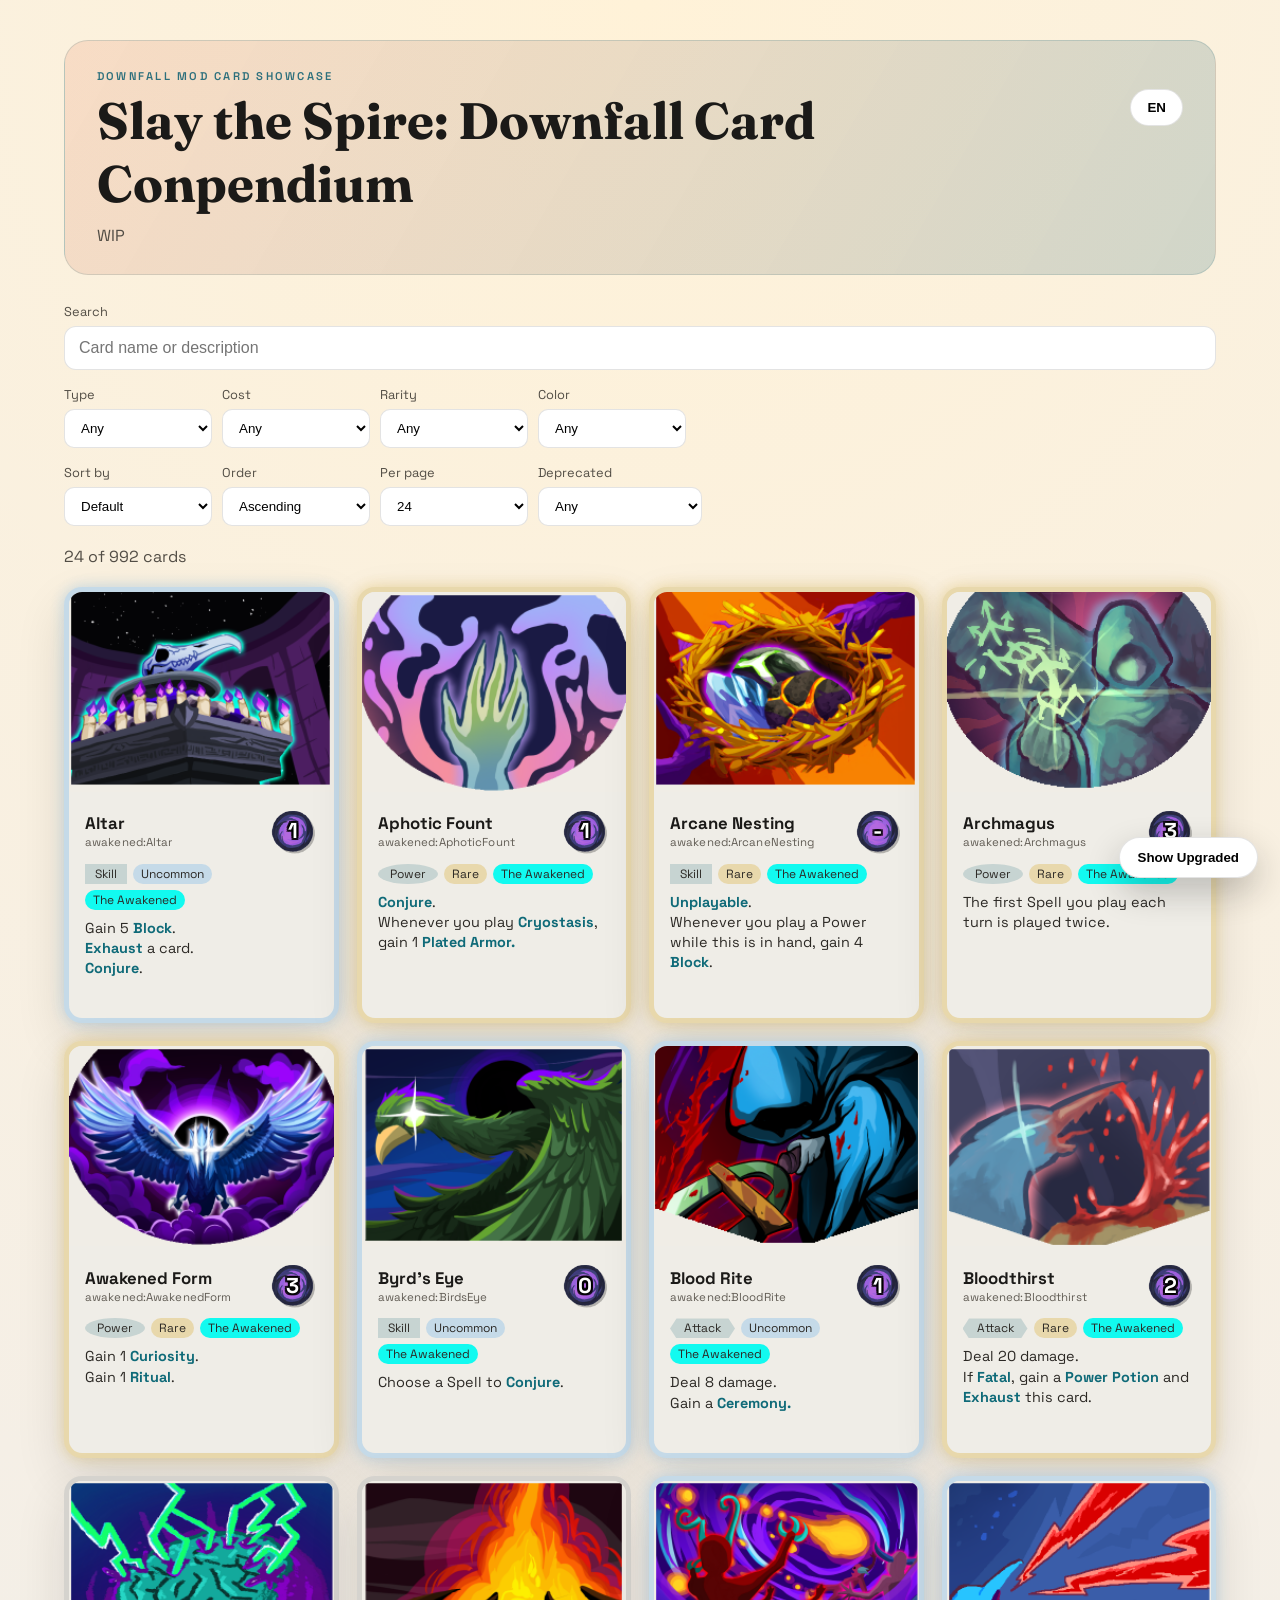
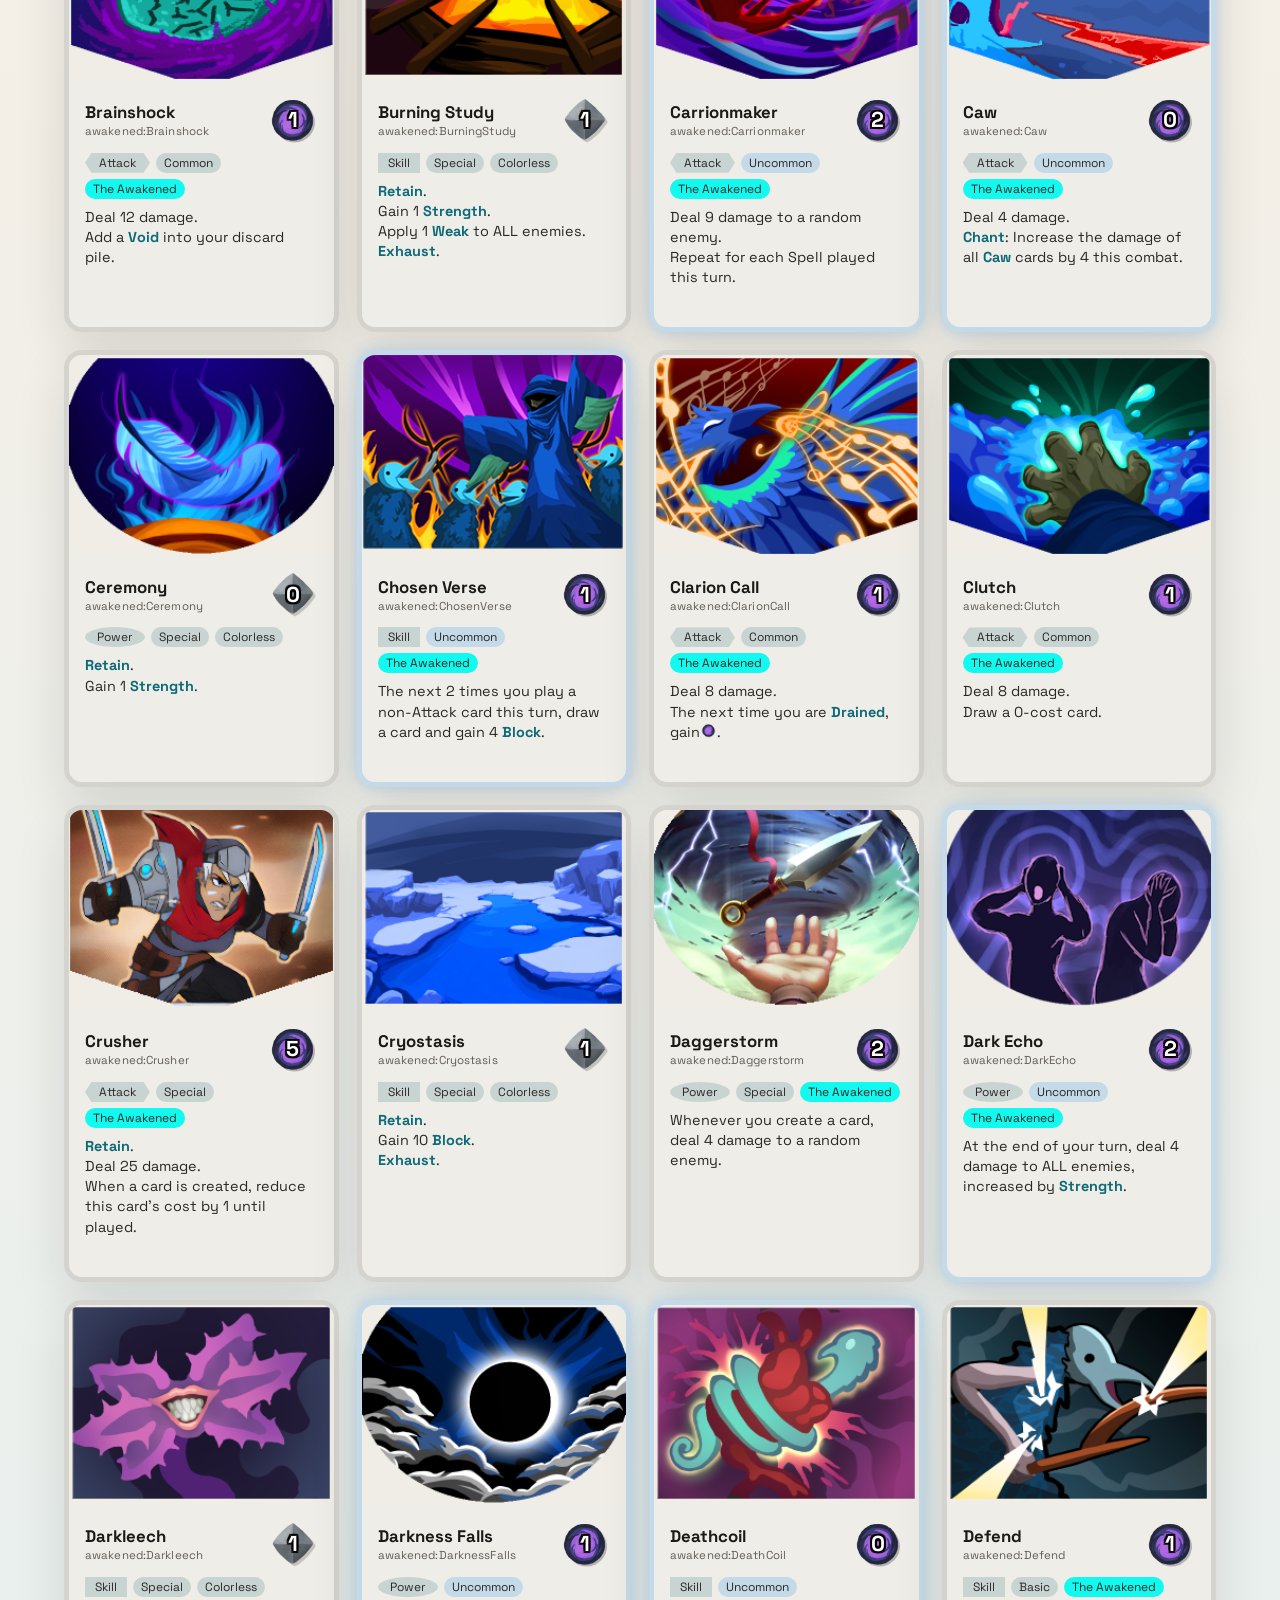
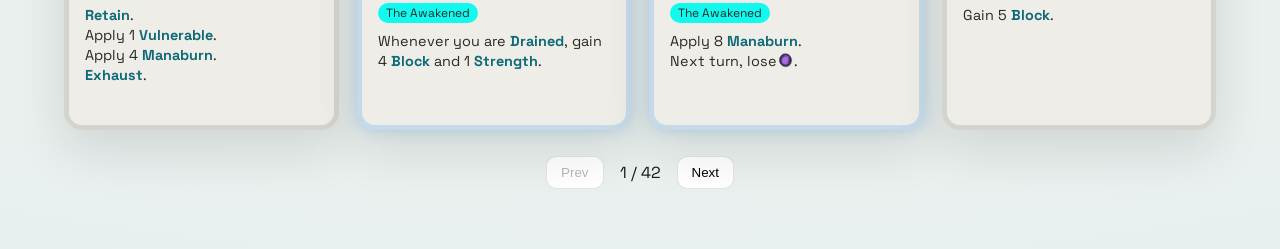
==== index.html @ fd613ec2 "Initial import" ====
<!doctype html>
<html lang="en">
  <head>
    <meta charset="utf-8" />
    <meta name="viewport" content="width=device-width, initial-scale=1" />
    <title>Downfall Card Conpendium</title>
    <link rel="preconnect" href="https://fonts.googleapis.com" />
    <link rel="preconnect" href="https://fonts.gstatic.com" crossorigin />
    <link
      href="https://fonts.googleapis.com/css2?family=Fraunces:opsz,wght@9..144,600;9..144,700&family=Space+Grotesk:wght@400;500;600&display=swap"
      rel="stylesheet"
    />
    <link rel="stylesheet" href="styles.css" />
  </head>
  <body>
    <div class="page">
      <header class="hero">
        <div class="hero-main">
          <p class="eyebrow" data-i18n="eyebrow">Downfall Mod Card Showcase</p>
          <div class="hero-title-row">
            <h1 data-i18n="title">Downfall Card Conpendium</h1>
            <div class="hero-actions">
              <button class="toggle" id="langToggle" type="button">EN</button>
            </div>
          </div>
          <p class="subtitle" data-i18n="subtitle">
            Browse every card, filter by stats, and switch between base and upgraded text.
          </p>
        </div>
      </header>

      <section class="controls">
        <label class="search">
          <span data-i18n="searchLabel">Search</span>
          <input id="searchInput" type="search" placeholder="Card name or description" />
        </label>

        <div class="selects">
          <label>
            <span data-i18n="typeLabel">Type</span>
            <select id="typeFilter"></select>
          </label>
          <label>
            <span data-i18n="costLabel">Cost</span>
            <select id="costFilter"></select>
          </label>
          <label>
            <span data-i18n="rarityLabel">Rarity</span>
            <select id="rarityFilter"></select>
          </label>
          <label>
            <span data-i18n="colorLabel">Color</span>
            <select id="colorFilter"></select>
          </label>
        </div>

        <div class="sort-row">
          <label>
            <span data-i18n="sortByLabel">Sort by</span>
            <select id="sortBy"></select>
          </label>
          <label>
            <span data-i18n="sortDirLabel">Order</span>
            <select id="sortDir"></select>
          </label>
          <label>
            <span data-i18n="pageSizeLabel">Per page</span>
            <select id="pageSize"></select>
          </label>
          <label>
            <span data-i18n="deprecatedLabel">Deprecated</span>
            <select id="deprecatedFilter"></select>
          </label>
        </div>
      </section>

      <section class="summary" id="summary"></section>

      <section class="grid" id="cardGrid"></section>

      <footer class="pager">
        <button id="prevPage" type="button">Prev</button>
        <div id="pageInfo"></div>
        <button id="nextPage" type="button">Next</button>
      </footer>
    </div>

    <button class="toggle floating-toggle" id="upgradeToggle" type="button" data-i18n="toggleUpgrade">Show Upgraded</button>

    <script src="app.js"></script>
  </body>
</html>
---- styles.css ----
:root {
  color-scheme: light;
  --ink: #1b1a18;
  --muted: #524d45;
  --cream: #f6f1e8;
  --accent: #e9724c;
  --accent-strong: #bf4f2d;
  --teal: #2c6f7c;
  --bg: radial-gradient(circle at top, #fff2d8 0%, #f5efe6 45%, #e8f0ef 100%);
  --card-bg: #ffffff;
  --border: rgba(27, 26, 24, 0.12);
  --shadow: 0 20px 50px rgba(27, 26, 24, 0.12);
}

* {
  box-sizing: border-box;
}

body {
  margin: 0;
  font-family: "Space Grotesk", "Segoe UI", sans-serif;
  color: var(--ink);
  background: var(--bg);
}

.page {
  max-width: 1200px;
  margin: 0 auto;
  padding: 40px 24px 60px;
}

.hero {
  display: flex;
  flex-wrap: wrap;
  gap: 24px;
  align-items: flex-start;
  justify-content: flex-start;
  background: linear-gradient(120deg, rgba(233, 114, 76, 0.16), rgba(44, 111, 124, 0.2));
  border-radius: 24px;
  padding: 28px 32px;
  border: 1px solid rgba(44, 111, 124, 0.18);
  animation: heroGlow 0.8s ease-out;
}

.hero-main {
  width: 100%;
  min-width: 0;
}

.hero-title-row {
  display: grid;
  grid-template-columns: minmax(0, 1fr) auto;
  align-items: start;
  column-gap: 12px;
}

.hero h1 {
  font-family: "Fraunces", "Times New Roman", serif;
  font-size: clamp(2.2rem, 4vw, 3.4rem);
  margin: 6px 0 10px;
}

.eyebrow {
  text-transform: uppercase;
  letter-spacing: 0.2em;
  font-size: 0.7rem;
  margin: 0;
  color: var(--teal);
  font-weight: 600;
}

.subtitle {
  margin: 0;
  color: var(--muted);
  max-width: 520px;
}

.hero-actions {
  display: flex;
  justify-content: flex-end;
  gap: 12px;
}

.hero-title-row .hero-actions {
  margin-top: 6px;
}

.toggle {
  padding: 10px 16px;
  border-radius: 999px;
  border: 1px solid var(--border);
  background: var(--card-bg);
  cursor: pointer;
  font-weight: 600;
  transition: transform 0.2s ease, box-shadow 0.2s ease;
}

.toggle.active {
  background: var(--accent);
  color: #fff;
  border-color: transparent;
  box-shadow: 0 12px 24px rgba(233, 114, 76, 0.35);
}

.floating-toggle {
  position: fixed;
  right: 22px;
  bottom: 22px;
  z-index: 1000;
  padding: 12px 18px;
  box-shadow: 0 14px 34px rgba(27, 26, 24, 0.24);
}

.controls {
  margin-top: 28px;
  display: grid;
  gap: 16px;
}

.search {
  display: flex;
  flex-direction: column;
  gap: 6px;
}

.search input {
  padding: 12px 14px;
  border-radius: 12px;
  border: 1px solid var(--border);
  background: var(--card-bg);
  font-size: 1rem;
}

.selects {
  display: flex;
  flex-wrap: wrap;
  justify-content: flex-start;
  align-items: flex-end;
  column-gap: 10px;
  row-gap: 10px;
}

.sort-row {
  display: flex;
  flex-wrap: wrap;
  justify-content: flex-start;
  align-items: flex-end;
  column-gap: 10px;
  row-gap: 10px;
}

.selects label,
.sort-row label {
  display: flex;
  flex-direction: column;
  min-width: 148px;
  width: max-content;
  text-align: left;
}

label span {
  font-size: 0.8rem;
  color: var(--muted);
}

select {
  margin-top: 6px;
  padding: 10px 12px;
  border-radius: 10px;
  border: 1px solid var(--border);
  background: var(--card-bg);
  text-align: left;
  min-width: 148px;
}

.summary {
  margin-top: 20px;
  color: var(--muted);
}

.grid {
  margin-top: 20px;
  display: grid;
  grid-template-columns: repeat(auto-fill, minmax(230px, 1fr));
  gap: 18px;
}

.card {
  --rarity-frame: var(--border);
  --rarity-glow: transparent;
  background: #efede7;
  border-radius: 18px;
  border: 5px solid var(--rarity-frame);
  box-shadow: var(--shadow), 0 0 14px 1px var(--rarity-glow);
  overflow: hidden;
  display: flex;
  flex-direction: column;
  min-height: 320px;
  position: relative;
  animation: riseIn 0.45s ease both;
}

.card.card-deprecated::after {
  content: "";
  position: absolute;
  inset: 0;
  background: rgba(120, 120, 120, 0.46);
  pointer-events: none;
  z-index: 8;
}

.card.no-enter {
  animation: none;
}

.card > img {
  width: 100%;
  height: 200px;
  object-fit: cover;
  background: #f0ede6;
}

.placeholder {
  height: 200px;
  background: repeating-linear-gradient(
    -45deg,
    rgba(44, 111, 124, 0.08),
    rgba(44, 111, 124, 0.08) 12px,
    rgba(233, 114, 76, 0.1) 12px,
    rgba(233, 114, 76, 0.1) 24px
  );
}

.card-body {
  padding: 14px 16px 18px;
  display: grid;
  gap: 8px;
  position: relative;
  padding-bottom: 40px;
}

.card-flag-not-in-pool {
  position: absolute;
  right: 12px;
  bottom: 10px;
  display: inline-flex;
  align-items: center;
  border: 1px solid rgba(27, 26, 24, 0.18);
  background: rgba(27, 26, 24, 0.06);
  color: #3a3732;
  border-radius: 999px;
  padding: 3px 9px;
  font-size: 0.68rem;
  line-height: 1;
  letter-spacing: 0.02em;
}

.card-title {
  display: flex;
  justify-content: space-between;
  align-items: center;
  gap: 10px;
}

.card-title-main {
  min-width: 0;
  display: grid;
  gap: 2px;
}

.card-title h3 {
  margin: 0;
  font-size: 1.05rem;
}

.card-id {
  font-size: 0.72rem;
  color: var(--muted);
  opacity: 0.9;
  letter-spacing: 0.01em;
  line-height: 1.2;
  word-break: break-all;
}

.card-cost {
  position: relative;
  width: 50px;
  height: 50px;
  flex: 0 0 50px;
  display: inline-flex;
  align-items: center;
  justify-content: center;
}

.card-cost-icon,
.card-cost-fallback-orb {
  width: 100%;
  height: 100%;
  object-fit: contain;
}

.card-cost-fallback-orb {
  border-radius: 999px;
  background: radial-gradient(circle at 35% 30%, #f7f2e6 0%, #d6c7a7 55%, #9b845f 100%);
  border: 1px solid rgba(27, 26, 24, 0.22);
}

.card-cost-value {
  position: absolute;
  inset: 0;
  display: flex;
  align-items: center;
  justify-content: center;
  font-weight: 800;
  font-size: 1.35rem;
  line-height: 1;
  color: #fff;
  text-shadow:
    -2px -2px 0 rgba(0, 0, 0, 0.82),
    2px -2px 0 rgba(0, 0, 0, 0.82),
    -2px 2px 0 rgba(0, 0, 0, 0.82),
    2px 2px 0 rgba(0, 0, 0, 0.82),
    0 -2px 0 rgba(0, 0, 0, 0.82),
    0 2px 0 rgba(0, 0, 0, 0.82),
    -2px 0 0 rgba(0, 0, 0, 0.82),
    2px 0 0 rgba(0, 0, 0, 0.82),
    0 0 3px rgba(0, 0, 0, 0.5);
}

.card-cost-value.upgraded {
  color: #9bf67a;
}

.card-meta {
  display: flex;
  flex-wrap: wrap;
  gap: 6px;
  font-size: 0.75rem;
  color: var(--muted);
}

.tag {
  --pill-bg: rgba(44, 111, 124, 0.2);
  --pill-fg: #2b2824;
  display: inline-flex;
  align-items: center;
  justify-content: center;
  line-height: 1;
  background: var(--pill-bg);
  color: var(--pill-fg);
  padding: 4px 8px;
  border-radius: 999px;
  border: 0;
}

.tag-type-attack {
  padding: 4px 14px;
  border-radius: 0;
  background: var(--pill-bg);
  clip-path: polygon(10% 0%, 90% 0%, 100% 50%, 90% 100%, 10% 100%, 0% 50%);
}

.tag-type-attack .tag-label {
  display: inline;
  padding: 0;
  transform: none;
}

.tag-type-skill {
  border-radius: 0px;
  padding: 4px 10px;
}

.tag-type-power {
  border-radius: 50%;
  padding: 4px 12px;
}

.tag-rarity-uncommon {
  background: rgba(108, 176, 232, 0.32);
}

.tag-rarity-rare {
  background: rgba(220, 178, 67, 0.36);
}

.card-desc {
  font-size: 0.9rem;
  line-height: 1.4;
  color: #2b2824;
}

html[lang^="zh"] .card-desc {
  font-family: "Noto Sans SC", "Source Han Sans SC", "Microsoft YaHei", "PingFang SC", "Hiragino Sans GB", "WenQuanYi Micro Hei", sans-serif;
}

.num-up {
  color: #1e8f3e;
  font-weight: 700;
}

.kw,
.card-ref,
.card-name-ref {
  color: #0f6a78;
  font-weight: 700;
  cursor: inherit;
}

/* When keyword highlight is inside explicit inline color syntax,
   preserve the inline color (e.g. #e087a4) and keep emphasis as bold only. */
.inline-color.kw {
  font-weight: 700;
}

/* If a keyword/card ref is nested inside explicit inline color markup,
   inherit parent color so terms like Dexterity remain purple in Afterlife text. */
.inline-color .kw,
.inline-color .card-ref,
.inline-color .card-name-ref {
  color: inherit !important;
}

.energy-token {
  display: inline-flex;
  width: 1.05em;
  height: 1.05em;
  vertical-align: -0.12em;
  margin: 0 0.08em;
}

.energy-token img {
  width: 100%;
  height: 100%;
  object-fit: contain;
}

.kw-tooltip {
  position: absolute;
  z-index: 9999;
  max-width: 320px;
  display: none;
  gap: 6px;
  padding: 10px 12px;
  border-radius: 12px;
  border: 1px solid rgba(44, 111, 124, 0.25);
  background: #fffdf8;
  color: #1f1b16;
  box-shadow: 0 14px 34px rgba(27, 26, 24, 0.2);
}

.kw-tooltip.show {
  display: grid;
}

.kw-tip-name {
  font-weight: 700;
  margin-bottom: 4px;
}

.kw-tip-desc {
  font-size: 0.82rem;
  line-height: 1.35;
  color: #3e3832;
}

.kw-mark-yellow {
  color: #9b6d00;
  font-weight: 700;
}

.kw-mark-blue {
  color: #1f5db5;
  font-weight: 700;
}

.kw-mark-red {
  color: #b43a2f;
  font-weight: 700;
}

.card-mini-preview {
  --preview-base-width: 240px;
  --preview-base-height: 320px;
  --preview-seq-scale: 0.8;
  --preview-gap: 6px;
  position: absolute;
  z-index: 9998;
  width: auto;
  height: auto;
  display: none;
  pointer-events: none;
}

.card-mini-preview.show {
  display: flex;
  gap: var(--preview-gap);
}

.card-mini-preview.refs-panel {
  max-width: min(78vw, 760px);
  display: grid;
  grid-template-columns: repeat(3, var(--preview-base-width));
  grid-auto-flow: row;
  gap: var(--preview-gap);
  overflow: visible;
  transform: scale(var(--preview-seq-scale));
  transform-origin: top left;
}

.card-mini-preview.refs-panel.preview-left {
  direction: rtl;
}

.card-mini-preview.refs-panel.preview-left .card.mini-cloned-card {
  direction: ltr;
}

.card-mini-preview .card.mini-cloned-card {
  width: var(--preview-base-width);
  min-height: var(--preview-base-height);
  transform: none;
  flex: 0 0 var(--preview-base-width);
  margin: 0;
  box-shadow: 0 5px 8px rgba(27, 26, 24, 0.1);
}

.card-mini-preview .card.mini-cloned-card .card-body {
  gap: 6px;
  padding: 12px 12px 14px;
}

.card-mini-preview .card.mini-cloned-card .card-title h3 {
  font-size: 0.95rem;
}

.card-mini-preview .card.mini-cloned-card .card-desc {
  font-size: 0.82rem;
}

.pager {
  margin-top: 26px;
  display: flex;
  justify-content: center;
  align-items: center;
  gap: 16px;
}

.pager button {
  padding: 8px 14px;
  border-radius: 10px;
  border: 1px solid var(--border);
  background: var(--card-bg);
  cursor: pointer;
}

@keyframes riseIn {
  from {
    opacity: 0;
    transform: translateY(16px);
  }
  to {
    opacity: 1;
    transform: translateY(0);
  }
}

@keyframes heroGlow {
  from {
    opacity: 0;
    transform: translateY(-10px);
  }
  to {
    opacity: 1;
    transform: translateY(0);
  }
}

@media (prefers-reduced-motion: reduce) {
  .hero,
  .card {
    animation: none;
  }
}

@media (max-width: 700px) {
  .hero {
    padding: 20px;
  }

  .hero-actions {
    width: 100%;
    justify-content: flex-start;
  }

  .card > img {
    height: 160px;
  }

  .floating-toggle {
    right: 14px;
    bottom: 14px;
    padding: 10px 14px;
  }
}
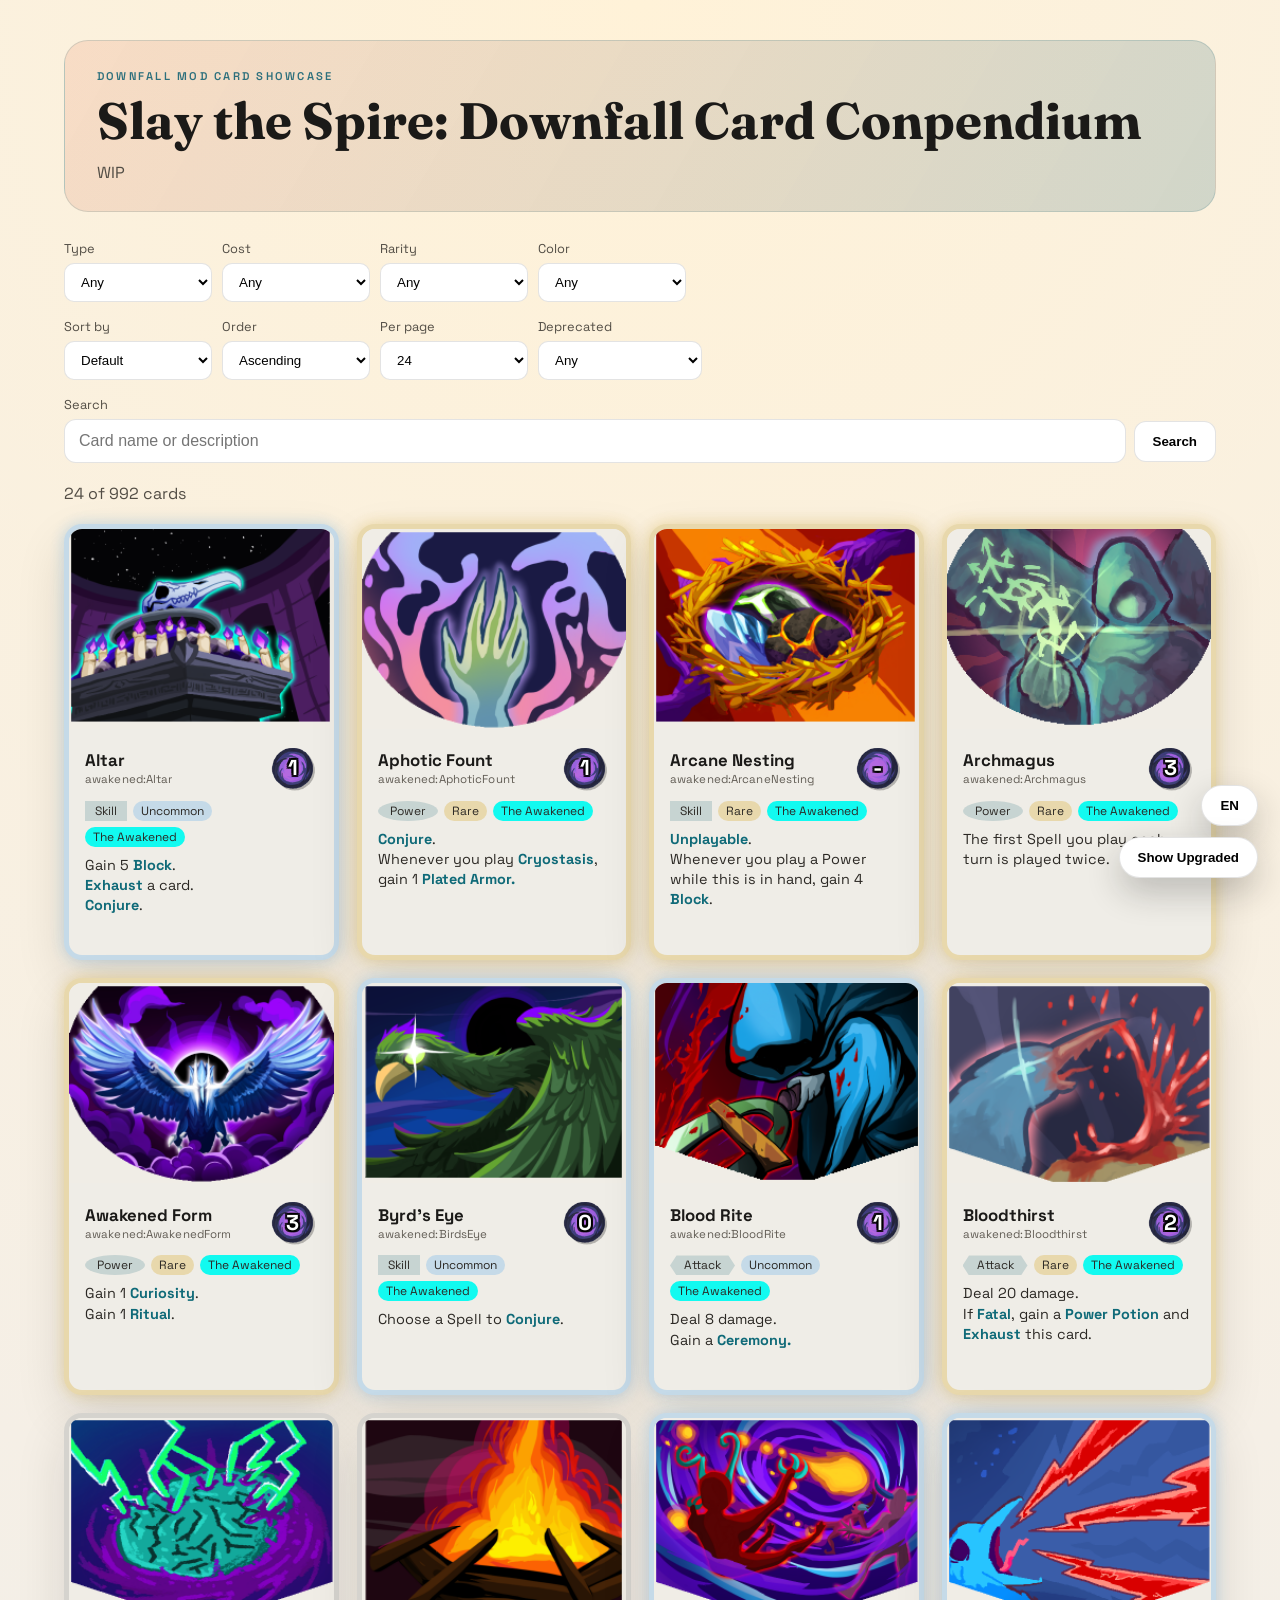
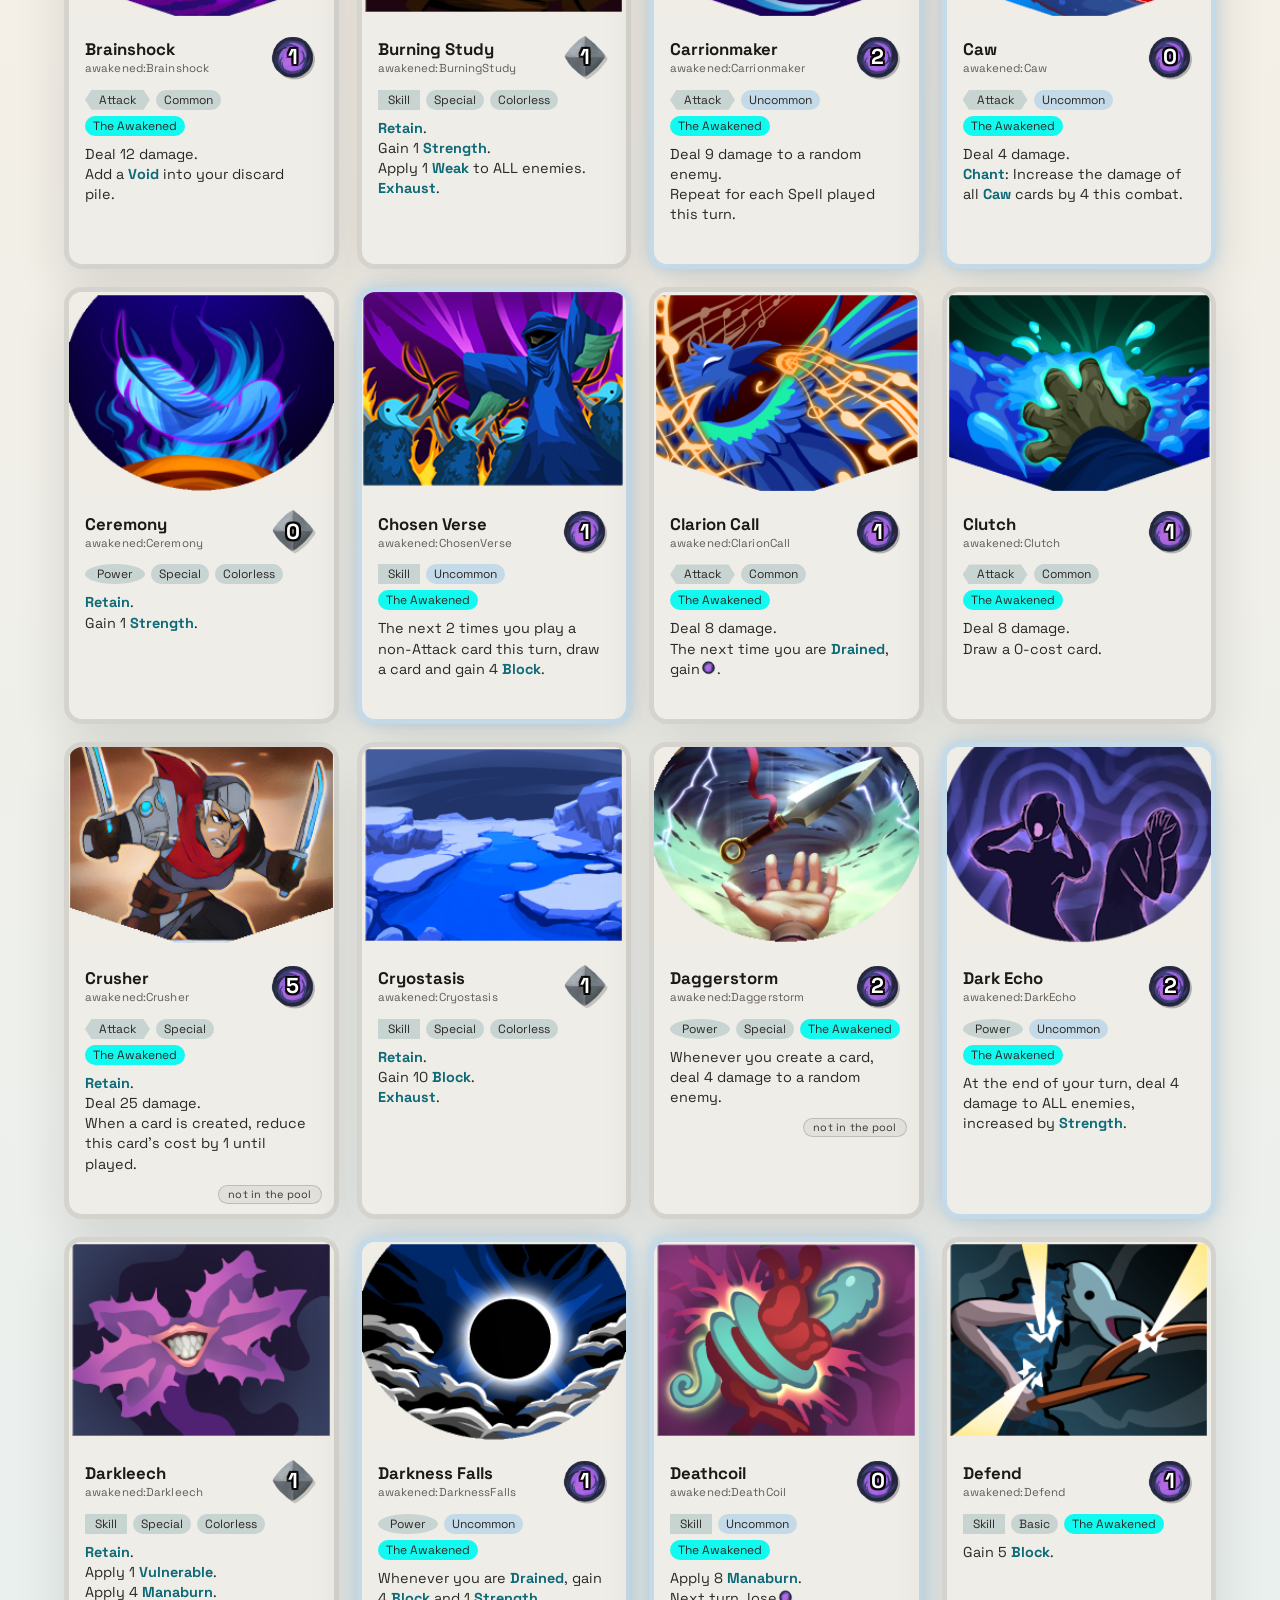
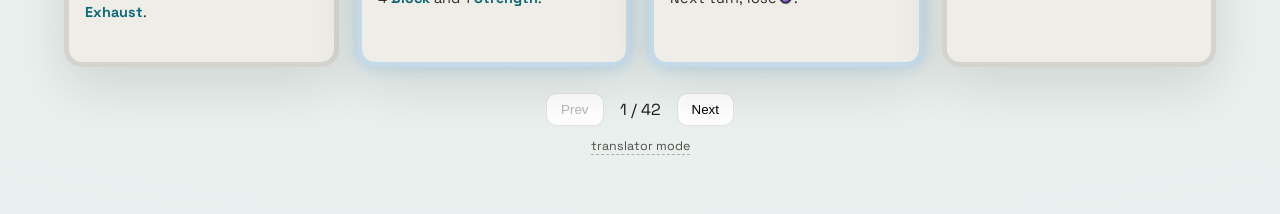
==== commit ebb8f944: "translator mode update" ====
--- a/index.html
+++ b/index.html
@@ -19,9 +19,6 @@
           <p class="eyebrow" data-i18n="eyebrow">Downfall Mod Card Showcase</p>
           <div class="hero-title-row">
             <h1 data-i18n="title">Downfall Card Conpendium</h1>
-            <div class="hero-actions">
-              <button class="toggle" id="langToggle" type="button">EN</button>
-            </div>
           </div>
           <p class="subtitle" data-i18n="subtitle">
             Browse every card, filter by stats, and switch between base and upgraded text.
@@ -30,11 +27,6 @@
       </header>
 
       <section class="controls">
-        <label class="search">
-          <span data-i18n="searchLabel">Search</span>
-          <input id="searchInput" type="search" placeholder="Card name or description" />
-        </label>
-
         <div class="selects">
           <label>
             <span data-i18n="typeLabel">Type</span>
@@ -72,6 +64,23 @@
             <select id="deprecatedFilter"></select>
           </label>
         </div>
+
+        <div class="search-block">
+          <label class="search">
+            <span data-i18n="searchLabel">Search</span>
+            <div class="search-input-row">
+              <div class="search-input-wrap">
+                <input id="searchInput" type="search" placeholder="Card name or description" />
+                <button class="search-clear-inline" id="clearSearchInlineBtn" type="button" aria-label="Clear search" title="Clear search">
+                  <svg class="icon-close" viewBox="0 0 16 16" aria-hidden="true" focusable="false">
+                    <path d="M4 4L12 12M12 4L4 12" />
+                  </svg>
+                </button>
+              </div>
+              <button class="search-btn" id="searchBtn" type="button" data-i18n="searchBtn">Search</button>
+            </div>
+          </label>
+        </div>
       </section>
 
       <section class="summary" id="summary"></section>
@@ -83,8 +92,13 @@
         <div id="pageInfo"></div>
         <button id="nextPage" type="button">Next</button>
       </footer>
+
+      <div class="translator-entry">
+        <a id="translatorModeEntry" href="?translator_mode=1">translator mode</a>
+      </div>
     </div>
 
+    <button class="toggle floating-toggle" id="langToggle" type="button">EN</button>
     <button class="toggle floating-toggle" id="upgradeToggle" type="button" data-i18n="toggleUpgrade">Show Upgraded</button>
 
     <script src="app.js"></script>
--- a/styles.css
+++ b/styles.css
@@ -105,10 +105,24 @@
 .floating-toggle {
   position: fixed;
   right: 22px;
-  bottom: 22px;
   z-index: 1000;
   padding: 12px 18px;
   box-shadow: 0 14px 34px rgba(27, 26, 24, 0.24);
+}
+
+#upgradeToggle.floating-toggle {
+  bottom: 22px;
+}
+
+#langToggle.floating-toggle {
+  bottom: 74px;
+}
+
+.toggle.translator-mode-pill {
+  cursor: default;
+  pointer-events: none;
+  opacity: 0.9;
+  text-transform: none;
 }
 
 .controls {
@@ -123,12 +137,88 @@
   gap: 6px;
 }
 
-.search input {
+.search-input-row {
+  display: flex;
+  gap: 8px;
+  align-items: center;
+}
+
+.search-input-wrap {
+  position: relative;
+  flex: 1;
+}
+
+.search-input-row input {
+  width: 100%;
   padding: 12px 14px;
+  padding-right: 34px;
   border-radius: 12px;
   border: 1px solid var(--border);
   background: var(--card-bg);
   font-size: 1rem;
+}
+
+/* Hide native search clear UI so only custom clear button is shown. */
+.search-input-row input[type="search"]::-webkit-search-cancel-button,
+.search-input-row input[type="search"]::-webkit-search-decoration,
+.search-input-row input[type="search"]::-webkit-search-results-button,
+.search-input-row input[type="search"]::-webkit-search-results-decoration {
+  -webkit-appearance: none;
+  appearance: none;
+  display: none;
+}
+
+.search-clear-inline {
+  position: absolute;
+  right: 10px;
+  top: 50%;
+  transform: translateY(-50%);
+  width: 18px;
+  height: 18px;
+  border: none;
+  border-radius: 999px;
+  background: transparent;
+  color: var(--muted);
+  font-size: 12px;
+  line-height: 18px;
+  text-align: center;
+  cursor: pointer;
+  padding: 0;
+  display: none;
+}
+
+.search-clear-inline.visible {
+  display: inline-block;
+}
+
+.search-clear-inline:hover {
+  background: rgba(0, 0, 0, 0.08);
+  color: var(--fg);
+}
+
+.search-clear-inline .icon-close {
+  width: 12px;
+  height: 12px;
+  stroke: currentColor;
+  stroke-width: 2;
+  fill: none;
+}
+
+.search-btn {
+  padding: 12px 18px;
+  border-radius: 12px;
+  border: 1px solid var(--border);
+  background: var(--card-bg);
+  cursor: pointer;
+  font-weight: 600;
+  white-space: nowrap;
+  transition: background 0.15s ease;
+}
+
+.search-btn:hover {
+  background: var(--accent);
+  color: #fff;
+  border-color: transparent;
 }
 
 .selects {
@@ -554,6 +644,23 @@
   cursor: pointer;
 }
 
+.translator-entry {
+  margin-top: 12px;
+  text-align: center;
+  font-size: 0.78rem;
+}
+
+.translator-entry a {
+  color: var(--muted);
+  text-decoration: none;
+  border-bottom: 1px dashed rgba(27, 26, 24, 0.3);
+}
+
+.translator-entry a:hover {
+  color: var(--fg);
+  border-bottom-color: rgba(27, 26, 24, 0.7);
+}
+
 @keyframes riseIn {
   from {
     opacity: 0;
@@ -599,7 +706,14 @@
 
   .floating-toggle {
     right: 14px;
+    padding: 10px 14px;
+  }
+
+  #upgradeToggle.floating-toggle {
     bottom: 14px;
-    padding: 10px 14px;
-  }
-}
+  }
+
+  #langToggle.floating-toggle {
+    bottom: 62px;
+  }
+}
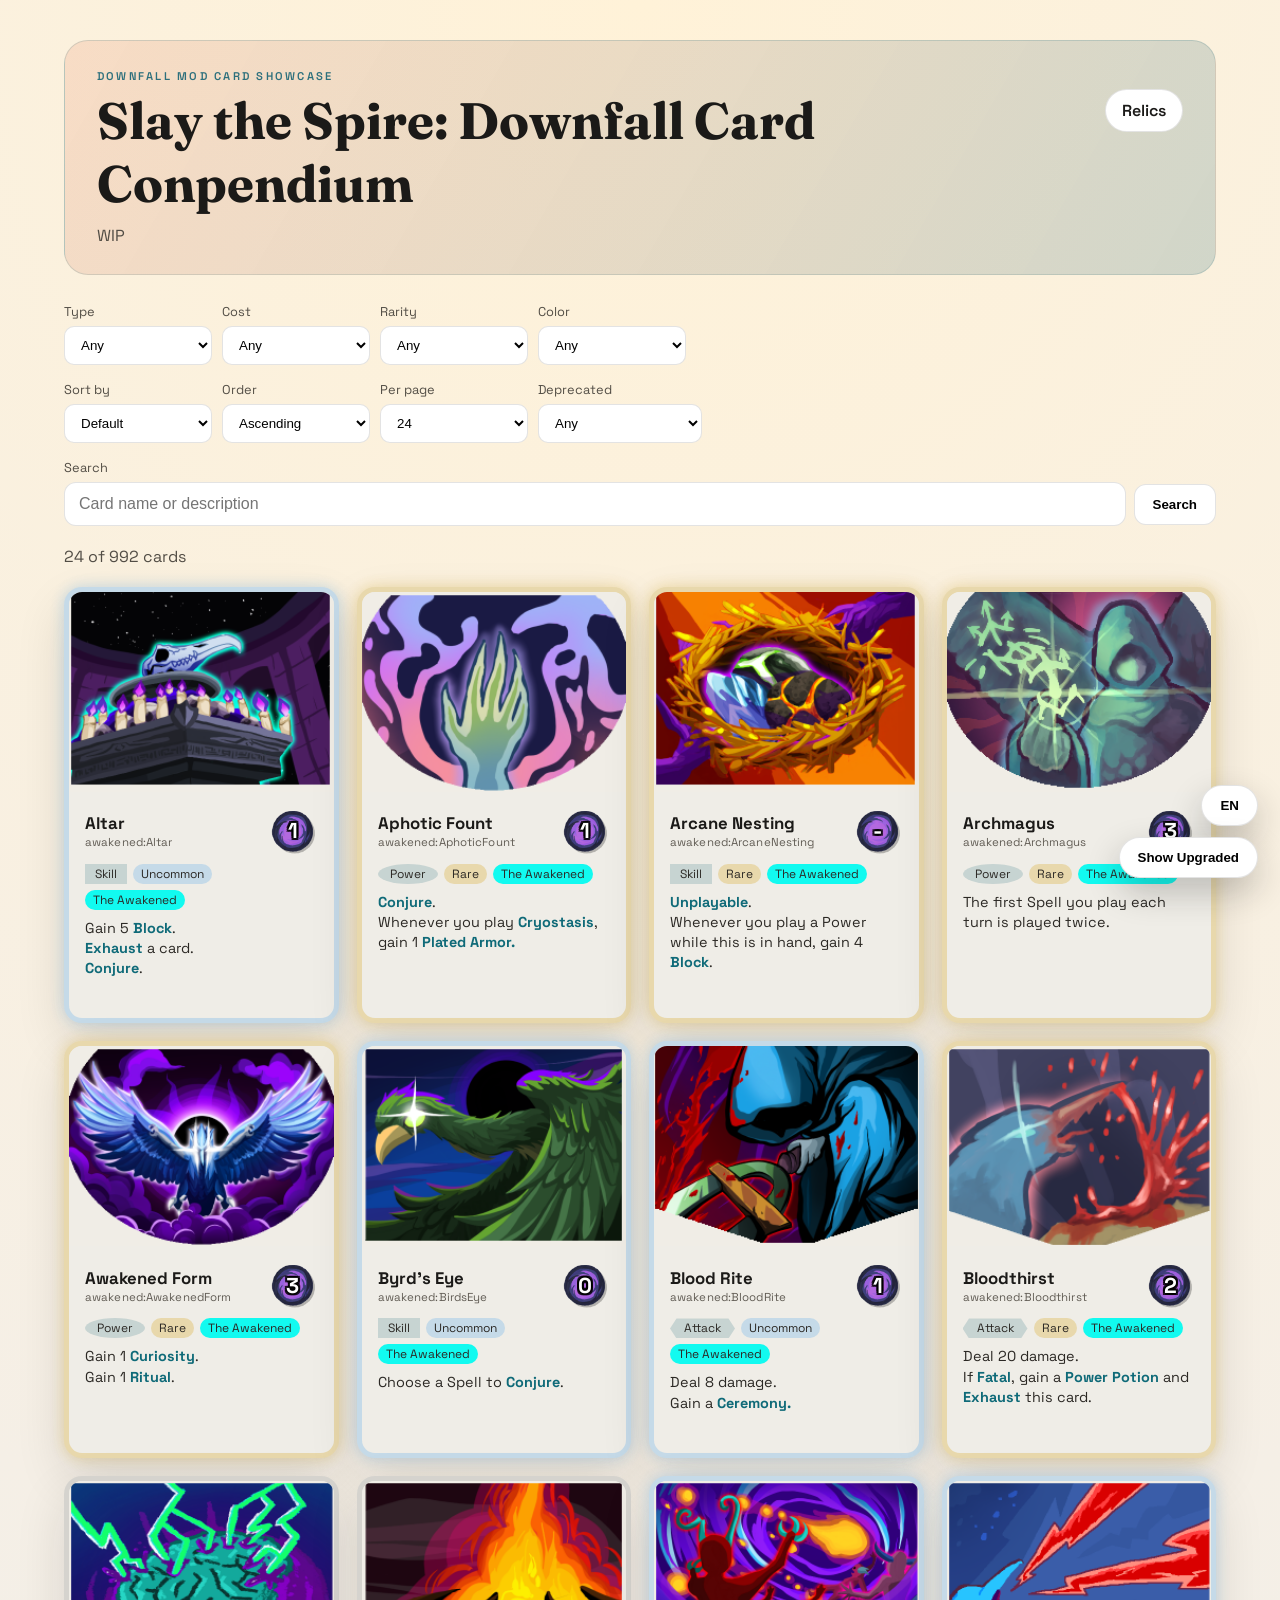
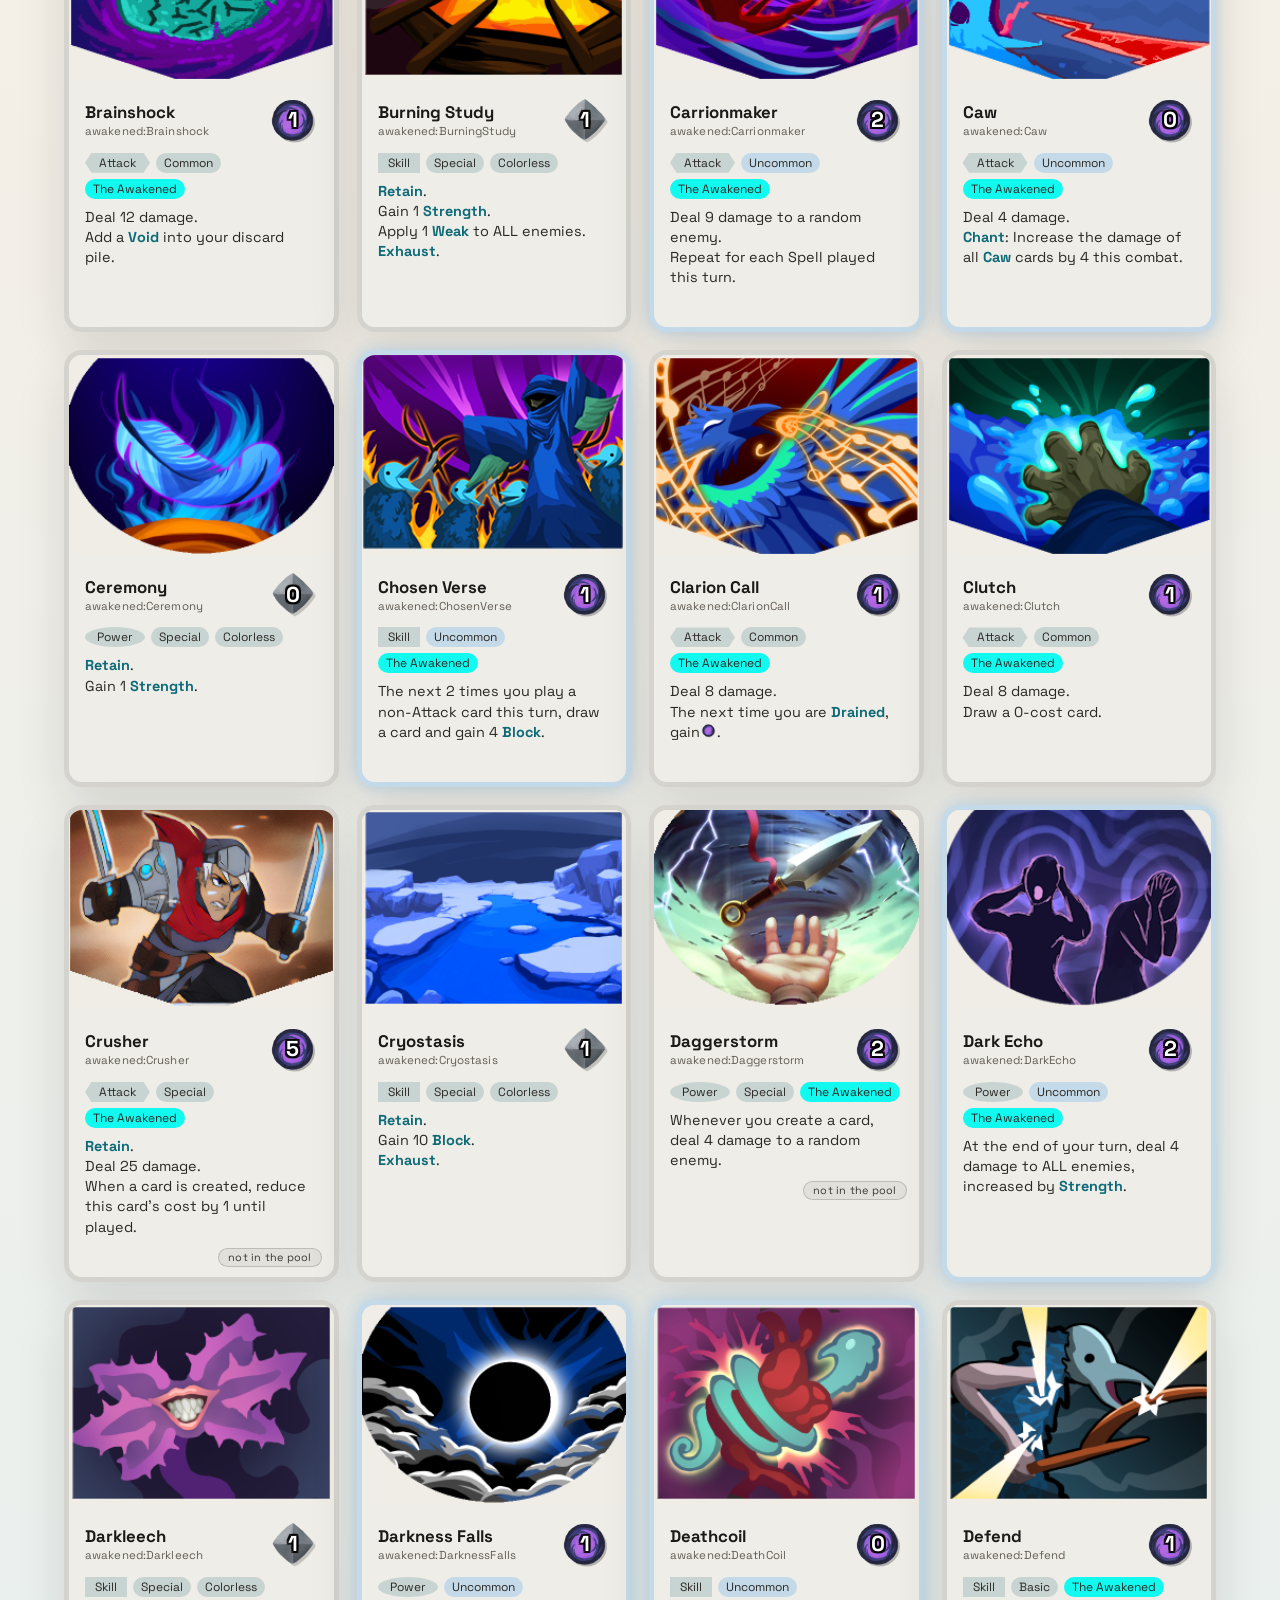
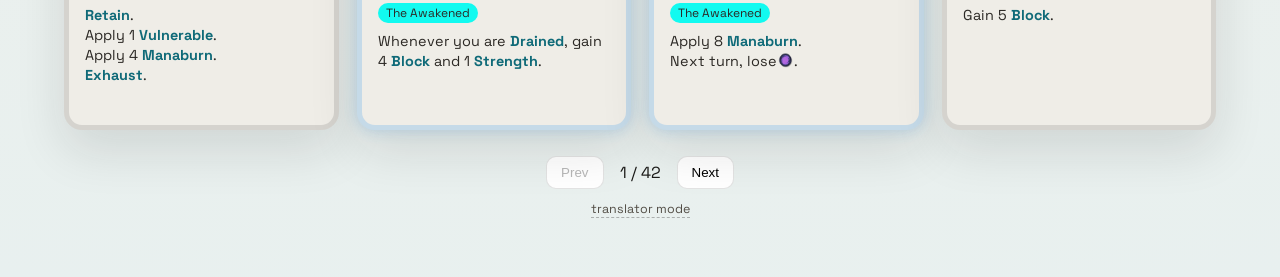
==== commit 2b27656b: "fix: relics" ====
--- a/index.html
+++ b/index.html
@@ -19,6 +19,9 @@
           <p class="eyebrow" data-i18n="eyebrow">Downfall Mod Card Showcase</p>
           <div class="hero-title-row">
             <h1 data-i18n="title">Downfall Card Conpendium</h1>
+            <div class="hero-actions">
+              <a class="toggle" id="relicsPageLink" href="relics.html" data-i18n="navRelics">Relics</a>
+            </div>
           </div>
           <p class="subtitle" data-i18n="subtitle">
             Browse every card, filter by stats, and switch between base and upgraded text.
--- a/styles.css
+++ b/styles.css
@@ -93,6 +93,13 @@
   cursor: pointer;
   font-weight: 600;
   transition: transform 0.2s ease, box-shadow 0.2s ease;
+}
+
+a.toggle {
+  color: inherit;
+  text-decoration: none;
+  display: inline-flex;
+  align-items: center;
 }
 
 .toggle.active {
